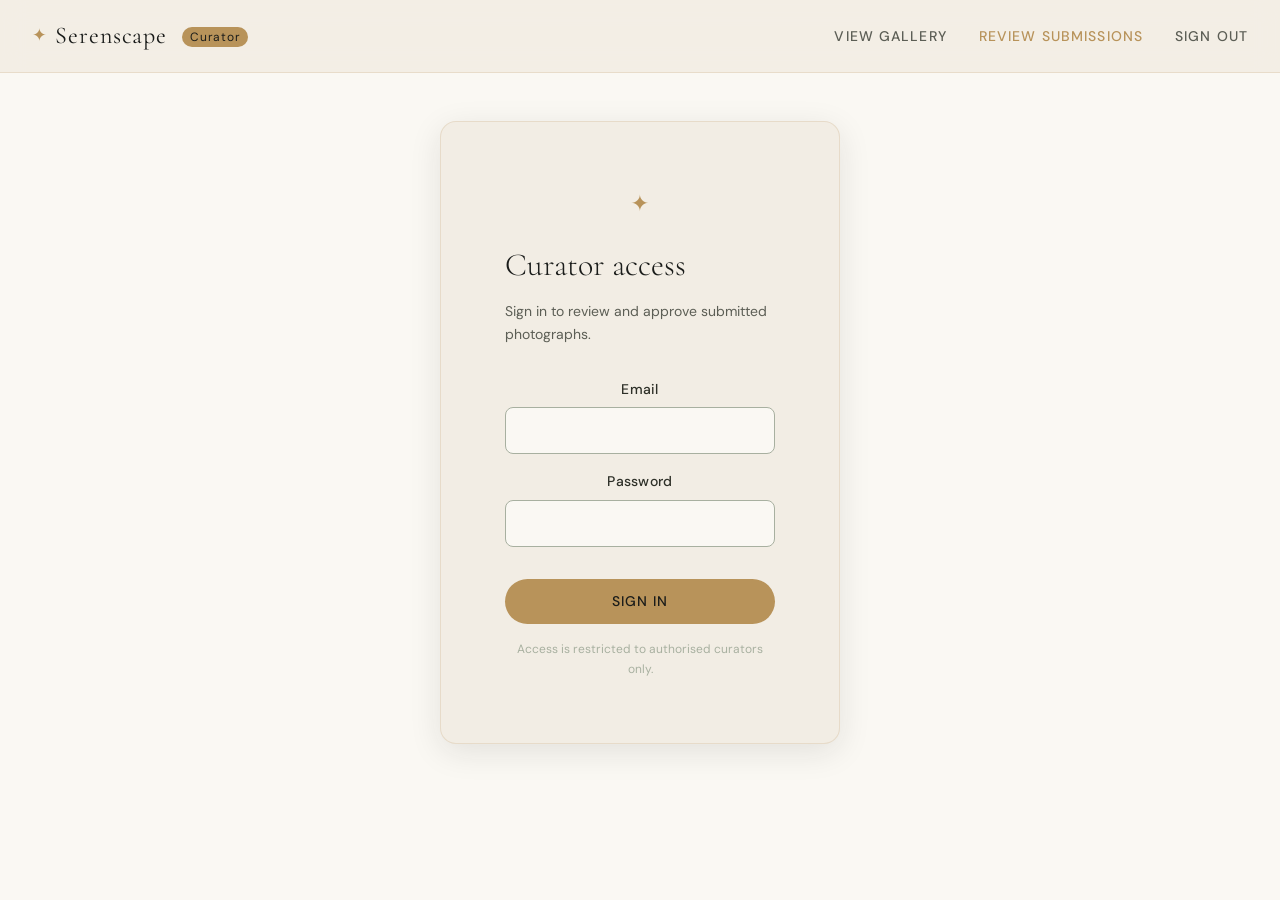
==== admin/review.html @ 50ef13ff "Files and folders added Added required files and folders" ====
<!DOCTYPE html>
<html lang="en">
<head>
  <meta charset="UTF-8" />
  <meta name="viewport" content="width=device-width, initial-scale=1.0" />
  <meta name="robots" content="noindex, nofollow" />
  <title>Curator Review — Serenscape</title>
  <link rel="stylesheet" href="../css/main.css" />
  <link rel="stylesheet" href="../css/admin.css" />
  <link rel="preconnect" href="https://fonts.googleapis.com" />
  <link rel="preconnect" href="https://fonts.gstatic.com" crossorigin />
  <link href="https://fonts.googleapis.com/css2?family=Cormorant+Garamond:ital,wght@0,300;0,400;1,300;1,400&family=DM+Sans:wght@300;400;500&display=swap" rel="stylesheet" />
</head>
<body>

  <a href="#main-content" class="skip-link">Skip to main content</a>

  <header class="site-header" role="banner">
    <div class="header-inner">
      <a href="../index.html" class="logo" aria-label="Serenscape home">
        <span class="logo-mark" aria-hidden="true">✦</span>
        <span class="logo-text">Serenscape <span class="admin-badge">Curator</span></span>
      </a>
      <nav class="site-nav" aria-label="Curator navigation">
        <ul role="list">
          <li><a href="../index.html">View gallery</a></li>
          <li><a href="review.html" aria-current="page">Review submissions</a></li>
          <li><button class="btn-text" id="signout-btn">Sign out</button></li>
        </ul>
      </nav>
    </div>
  </header>

  <!-- Login gate -->
  <div id="login-gate" class="login-gate">
    <div class="login-card">
      <div class="wisdom-mark" aria-hidden="true">✦</div>
      <h1 class="login-title">Curator access</h1>
      <p class="login-sub">Sign in to review and approve submitted photographs.</p>
      <form id="login-form" novalidate aria-label="Sign in form">
        <div class="form-group">
          <label class="form-label" for="login-email">Email</label>
          <input class="form-input" type="email" id="login-email" name="email"
                 required autocomplete="email" />
        </div>
        <div class="form-group" style="margin-top:1rem;">
          <label class="form-label" for="login-pass">Password</label>
          <input class="form-input" type="password" id="login-pass" name="password"
                 required autocomplete="current-password" />
        </div>
        <p class="form-error" id="login-error" role="alert" aria-live="assertive" style="margin-top:0.5rem;"></p>
        <button type="submit" class="btn-primary" style="width:100%;margin-top:1.5rem;" id="login-btn">Sign in</button>
      </form>
      <p class="login-hint">Access is restricted to authorised curators only.</p>
    </div>
  </div>

  <!-- Main review interface (shown after login) -->
  <main id="main-content" class="review-main" hidden>

    <div class="review-header">
      <h1>Submissions awaiting review</h1>
      <p id="pending-count" class="review-count" aria-live="polite"></p>
    </div>

    <div id="review-loading" class="review-loading" aria-live="assertive">
      Loading submissions…
    </div>

    <div id="review-empty" class="review-empty" hidden>
      <p>✦ No pending submissions. The queue is clear.</p>
    </div>

    <!-- Submission cards -->
    <div id="review-grid" class="review-grid" role="list" aria-label="Pending submissions"></div>

  </main>

  <!-- Detail / edit modal -->
  <div id="review-modal" class="review-modal" role="dialog" aria-modal="true"
       aria-labelledby="modal-title" hidden>
    <div class="review-modal-backdrop" id="modal-backdrop"></div>
    <div class="review-modal-card">
      <button class="lightbox-close" id="modal-close" aria-label="Close submission detail">✕</button>

      <div class="review-modal-inner">
        <div class="review-modal-image">
          <img id="modal-img" src="" alt="" />
        </div>
        <div class="review-modal-content">
          <h2 id="modal-title" class="review-modal-title"></h2>

          <form id="edit-form" novalidate aria-label="Edit submission">
            <div class="form-group">
              <label class="form-label" for="edit-title">Title</label>
              <input class="form-input" type="text" id="edit-title" maxlength="80" />
            </div>
            <div class="form-group" style="margin-top:1rem;">
              <label class="form-label" for="edit-wisdom">Words of wisdom</label>
              <textarea class="form-textarea" id="edit-wisdom" style="min-height:140px;"></textarea>
            </div>
            <div class="form-group" style="margin-top:1rem;">
              <label class="form-label" for="edit-attribution">Attribution</label>
              <input class="form-input" type="text" id="edit-attribution" maxlength="100" />
            </div>
            <div class="form-group" style="margin-top:1rem;">
              <label class="form-label" for="edit-alt">Alt text (image description)</label>
              <input class="form-input" type="text" id="edit-alt" maxlength="200" />
            </div>
          </form>

          <div class="review-meta">
            <p><strong>Contributor:</strong> <span id="modal-contributor"></span></p>
            <p><strong>Location:</strong> <span id="modal-location"></span></p>
            <p><strong>Submitted:</strong> <span id="modal-date"></span></p>
          </div>

          <div class="review-actions">
            <button class="btn-approve" id="btn-approve" aria-label="Approve and publish this submission">
              ✓ Approve &amp; publish
            </button>
            <button class="btn-reject" id="btn-reject" aria-label="Reject and delete this submission">
              ✕ Reject
            </button>
          </div>

          <p class="form-error" id="action-error" role="alert" aria-live="assertive"></p>
        </div>
      </div>
    </div>
  </div>

  <script src="https://cdn.jsdelivr.net/npm/@supabase/supabase-js@2"></script>
  <script src="../js/supabase-client.js"></script>
  <script src="../js/admin.js"></script>
</body>
</html>
---- css/main.css ----
/* =============================================
   SERENSCAPE — Main Stylesheet
   Design language: deep forest, stone, water-light
   Typefaces: Cormorant Garamond (display) + DM Sans (body)
   ============================================= */

/* ===== TOKENS ===== */
:root {
  /* Palette */
  --ink:        #1a1c1a;     /* near-black, forest floor */
  --bark:       #2e3028;     /* deep olive-brown */
  --stone:      #5c5e55;     /* muted mid grey-green */
  --mist:       #a8b0a0;     /* pale sage */
  --parchment:  #f2ede4;     /* warm off-white */
  --cream:      #faf8f3;     /* page background */
  --gold:       #b8935a;     /* warm amber accent */
  --gold-pale:  #dfc49a;     /* lighter gold for hover */
  --water:      #7a9e9f;     /* cool sage-teal for links */

  /* Type scale */
  --display:    clamp(3rem, 7vw, 5.5rem);
  --h2:         clamp(1.75rem, 3vw, 2.5rem);
  --h3:         1.25rem;
  --body:       1rem;
  --small:      0.875rem;
  --xs:         0.75rem;

  /* Spacing */
  --space-xs:   0.5rem;
  --space-sm:   1rem;
  --space-md:   2rem;
  --space-lg:   4rem;
  --space-xl:   8rem;

  /* Radius */
  --r-sm:       4px;
  --r-md:       8px;
  --r-lg:       16px;

  /* Motion */
  --ease-out:   cubic-bezier(0.22, 1, 0.36, 1);
  --dur-fast:   150ms;
  --dur-med:    300ms;
  --dur-slow:   600ms;
}

/* ===== RESET ===== */
*, *::before, *::after { box-sizing: border-box; margin: 0; padding: 0; }

html {
  scroll-behavior: smooth;
  font-size: 16px;
}

@media (prefers-reduced-motion: reduce) {
  html { scroll-behavior: auto; }
  *, *::before, *::after { animation-duration: 0.01ms !important; transition-duration: 0.01ms !important; }
}

body {
  font-family: 'DM Sans', system-ui, sans-serif;
  font-size: var(--body);
  line-height: 1.65;
  color: var(--ink);
  background: var(--cream);
  -webkit-font-smoothing: antialiased;
}

img { display: block; max-width: 100%; height: auto; }
a { color: var(--water); text-decoration-skip-ink: auto; }
a:hover { color: var(--gold); }
ul[role="list"] { list-style: none; }

/* ===== FOCUS STYLES (WCAG 2.2) ===== */
:focus-visible {
  outline: 3px solid var(--gold);
  outline-offset: 3px;
  border-radius: var(--r-sm);
}

/* ===== SKIP LINK ===== */
.skip-link {
  position: absolute;
  top: -100%;
  left: var(--space-sm);
  z-index: 9999;
  padding: var(--space-xs) var(--space-sm);
  background: var(--gold);
  color: var(--ink);
  font-weight: 500;
  border-radius: var(--r-md);
  text-decoration: none;
  transition: top var(--dur-fast);
}
.skip-link:focus { top: var(--space-sm); }

/* ===== SCREEN-READER ONLY ===== */
.sr-only {
  position: absolute;
  width: 1px; height: 1px;
  padding: 0; margin: -1px;
  overflow: hidden;
  clip: rect(0,0,0,0);
  white-space: nowrap;
  border: 0;
}

/* ===== HEADER ===== */
.site-header {
  position: sticky;
  top: 0;
  z-index: 100;
  background: rgba(242, 237, 228, 0.92);
  backdrop-filter: blur(12px);
  border-bottom: 1px solid rgba(184, 147, 90, 0.2);
}

.header-inner {
  display: flex;
  align-items: center;
  justify-content: space-between;
  max-width: 1280px;
  margin: 0 auto;
  padding: var(--space-sm) var(--space-md);
}

.logo {
  display: flex;
  align-items: center;
  gap: 0.5rem;
  text-decoration: none;
  color: var(--ink);
}

.logo-mark {
  font-size: 1.1rem;
  color: var(--gold);
}

.logo-text {
  font-family: 'Cormorant Garamond', serif;
  font-size: 1.5rem;
  font-weight: 400;
  letter-spacing: 0.04em;
}

.site-nav ul {
  display: flex;
  gap: var(--space-md);
}

.site-nav a {
  font-size: var(--small);
  font-weight: 500;
  letter-spacing: 0.08em;
  text-transform: uppercase;
  color: var(--stone);
  text-decoration: none;
  transition: color var(--dur-fast);
}

.site-nav a:hover,
.site-nav a[aria-current="page"] {
  color: var(--gold);
}

.nav-toggle {
  display: none;
  background: none;
  border: none;
  font-size: 1.4rem;
  cursor: pointer;
  color: var(--ink);
  padding: var(--space-xs);
  border-radius: var(--r-sm);
}

.mobile-nav {
  background: var(--parchment);
  border-top: 1px solid rgba(184,147,90,0.15);
  padding: var(--space-sm) var(--space-md);
}

.mobile-nav ul { display: flex; flex-direction: column; gap: var(--space-sm); }
.mobile-nav a {
  font-size: 1rem;
  font-weight: 500;
  color: var(--stone);
  text-decoration: none;
  display: block;
  padding: var(--space-xs) 0;
}

/* ===== HERO ===== */
.hero {
  display: grid;
  grid-template-columns: 1fr 1fr;
  min-height: 90vh;
  max-width: 1280px;
  margin: 0 auto;
  padding: var(--space-xl) var(--space-md);
  align-items: center;
  gap: var(--space-lg);
}

.hero-eyebrow {
  font-size: var(--small);
  letter-spacing: 0.12em;
  text-transform: uppercase;
  color: var(--gold);
  margin-bottom: var(--space-sm);
}

.hero h1 {
  font-family: 'Cormorant Garamond', serif;
  font-size: var(--display);
  font-weight: 300;
  line-height: 1.05;
  letter-spacing: -0.01em;
  color: var(--ink);
  margin-bottom: var(--space-md);
}

.hero-sub {
  font-size: 1.1rem;
  color: var(--stone);
  max-width: 36ch;
  margin-bottom: var(--space-lg);
  line-height: 1.7;
}

.hero-image-frame {
  border-radius: var(--r-lg);
  overflow: hidden;
  aspect-ratio: 4/5;
  background: linear-gradient(160deg, var(--bark), var(--stone));
  display: flex;
  align-items: center;
  justify-content: center;
  box-shadow: 0 24px 64px rgba(26,28,26,0.18);
}

.hero-placeholder {
  font-size: 5rem;
  opacity: 0.4;
}

/* ===== BUTTONS ===== */
.btn-primary {
  display: inline-block;
  padding: 0.85rem 2rem;
  background: var(--gold);
  color: var(--ink);
  font-family: 'DM Sans', sans-serif;
  font-size: var(--small);
  font-weight: 500;
  letter-spacing: 0.08em;
  text-transform: uppercase;
  text-decoration: none;
  border-radius: 100px;
  border: none;
  cursor: pointer;
  transition: background var(--dur-fast), transform var(--dur-fast);
}

.btn-primary:hover { background: var(--gold-pale); transform: translateY(-1px); color: var(--ink); }
.btn-primary:active { transform: translateY(0); }

.btn-secondary {
  display: inline-block;
  padding: 0.75rem 1.75rem;
  background: transparent;
  color: var(--gold);
  font-size: var(--small);
  font-weight: 500;
  letter-spacing: 0.08em;
  text-transform: uppercase;
  text-decoration: none;
  border: 1.5px solid var(--gold);
  border-radius: 100px;
  cursor: pointer;
  transition: background var(--dur-fast), color var(--dur-fast);
}

.btn-secondary:hover { background: var(--gold); color: var(--ink); }

/* ===== GALLERY SECTION ===== */
.gallery-section {
  max-width: 1280px;
  margin: 0 auto;
  padding: var(--space-lg) var(--space-md);
}

.section-header {
  text-align: center;
  margin-bottom: var(--space-lg);
}

.section-header h2 {
  font-family: 'Cormorant Garamond', serif;
  font-size: var(--h2);
  font-weight: 300;
  color: var(--ink);
  margin-bottom: 0.5rem;
}

.section-sub {
  color: var(--stone);
  font-size: 1rem;
  font-style: italic;
}

.gallery-grid {
  display: grid;
  grid-template-columns: repeat(auto-fill, minmax(280px, 1fr));
  gap: 1.5rem;
}

.gallery-card {
  cursor: pointer;
  border-radius: var(--r-lg);
  overflow: hidden;
  background: var(--parchment);
  box-shadow: 0 4px 20px rgba(26,28,26,0.08);
  transition: transform var(--dur-med) var(--ease-out), box-shadow var(--dur-med);
  position: relative;
}

.gallery-card:hover,
.gallery-card:focus-within {
  transform: translateY(-4px);
  box-shadow: 0 12px 40px rgba(26,28,26,0.14);
}

.gallery-card-image {
  width: 100%;
  aspect-ratio: 4/3;
  object-fit: cover;
  display: block;
}

.gallery-card-image-placeholder {
  width: 100%;
  aspect-ratio: 4/3;
  background: linear-gradient(135deg, var(--bark), var(--stone));
  display: flex;
  align-items: center;
  justify-content: center;
  font-size: 2.5rem;
  color: rgba(255,255,255,0.3);
}

.gallery-card-body {
  padding: 1rem 1.25rem 1.25rem;
}

.gallery-card-title {
  font-family: 'Cormorant Garamond', serif;
  font-size: 1.2rem;
  font-weight: 400;
  color: var(--ink);
  margin-bottom: 0.35rem;
}

.gallery-card-preview {
  font-size: var(--small);
  color: var(--stone);
  line-height: 1.5;
  display: -webkit-box;
  -webkit-line-clamp: 2;
  -webkit-box-orient: vertical;
  overflow: hidden;
}

.gallery-card-open {
  position: absolute;
  inset: 0;
  opacity: 0;
  cursor: pointer;
  background: none;
  border: none;
}

.gallery-loading,
.gallery-empty {
  text-align: center;
  padding: var(--space-xl) var(--space-md);
  color: var(--stone);
  font-style: italic;
  grid-column: 1 / -1;
}

/* ===== LIGHTBOX ===== */
.lightbox {
  position: fixed;
  inset: 0;
  z-index: 1000;
  display: flex;
  align-items: center;
  justify-content: center;
}

.lightbox[hidden] { display: none; }

.lightbox-backdrop {
  position: absolute;
  inset: 0;
  background: rgba(26, 28, 26, 0.88);
  backdrop-filter: blur(6px);
  cursor: pointer;
}

.lightbox-container {
  position: relative;
  display: grid;
  grid-template-columns: 1fr 1fr;
  width: min(92vw, 1100px);
  max-height: 90vh;
  border-radius: var(--r-lg);
  overflow: hidden;
  box-shadow: 0 40px 100px rgba(0,0,0,0.4);
}

.lightbox-image-pane {
  position: relative;
  background: var(--bark);
  overflow: hidden;
}

.lightbox-photo {
  width: 100%;
  height: 100%;
  object-fit: cover;
  display: block;
}

.lightbox-image-meta {
  position: absolute;
  bottom: 0;
  left: 0;
  right: 0;
  padding: 1rem;
  background: linear-gradient(transparent, rgba(0,0,0,0.5));
}

.lightbox-location {
  color: rgba(255,255,255,0.7);
  font-size: var(--xs);
  letter-spacing: 0.08em;
}

.lightbox-wisdom-pane {
  background: var(--parchment);
  padding: 2.5rem 2rem 2rem;
  overflow-y: auto;
  display: flex;
  flex-direction: column;
  gap: var(--space-md);
  position: relative;
}

.lightbox-close {
  position: absolute;
  top: 1rem;
  right: 1rem;
  width: 36px;
  height: 36px;
  border-radius: 50%;
  border: 1.5px solid var(--mist);
  background: transparent;
  color: var(--stone);
  cursor: pointer;
  font-size: 0.9rem;
  display: flex;
  align-items: center;
  justify-content: center;
  transition: background var(--dur-fast), color var(--dur-fast), border-color var(--dur-fast);
}

.lightbox-close:hover {
  background: var(--gold);
  color: var(--ink);
  border-color: var(--gold);
}

.wisdom-content { flex: 1; }

.wisdom-mark {
  color: var(--gold);
  font-size: 1.4rem;
  margin-bottom: var(--space-sm);
  display: block;
}

.wisdom-title {
  font-family: 'Cormorant Garamond', serif;
  font-size: 1.6rem;
  font-weight: 300;
  color: var(--ink);
  margin-bottom: var(--space-sm);
  line-height: 1.25;
}

.wisdom-quote {
  border-left: 2px solid var(--gold);
  padding-left: 1rem;
  margin: var(--space-sm) 0;
}

.wisdom-quote p {
  font-family: 'Cormorant Garamond', serif;
  font-size: 1.1rem;
  font-style: italic;
  line-height: 1.75;
  color: var(--bark);
}

.wisdom-attribution {
  font-size: var(--small);
  color: var(--mist);
  letter-spacing: 0.06em;
  margin-top: var(--space-xs);
}

/* ===== MUSIC PLAYER ===== */
.music-player {
  border-top: 1px solid rgba(92,94,85,0.15);
  padding-top: var(--space-sm);
}

.music-label {
  font-size: var(--xs);
  letter-spacing: 0.1em;
  text-transform: uppercase;
  color: var(--mist);
  margin-bottom: 0.75rem;
}

.music-options {
  display: flex;
  flex-wrap: wrap;
  gap: 0.5rem;
  margin-bottom: var(--space-sm);
}

.music-btn {
  display: flex;
  align-items: center;
  gap: 0.4rem;
  padding: 0.4rem 0.85rem;
  border-radius: 100px;
  border: 1.5px solid var(--mist);
  background: transparent;
  color: var(--stone);
  font-family: 'DM Sans', sans-serif;
  font-size: var(--xs);
  cursor: pointer;
  transition: all var(--dur-fast);
  min-height: 36px; /* WCAG touch target */
}

.music-btn:hover {
  border-color: var(--gold);
  color: var(--gold);
}

.music-btn[aria-checked="true"] {
  background: var(--gold);
  border-color: var(--gold);
  color: var(--ink);
}

.music-icon { font-size: 0.9rem; }

.volume-row {
  display: flex;
  align-items: center;
  gap: 0.5rem;
}

.volume-slider {
  flex: 1;
  -webkit-appearance: none;
  height: 4px;
  border-radius: 2px;
  background: var(--mist);
  outline: none;
  cursor: pointer;
}

.volume-slider::-webkit-slider-thumb {
  -webkit-appearance: none;
  width: 16px;
  height: 16px;
  border-radius: 50%;
  background: var(--gold);
  cursor: pointer;
}

.volume-slider::-moz-range-thumb {
  width: 16px;
  height: 16px;
  border-radius: 50%;
  background: var(--gold);
  border: none;
  cursor: pointer;
}

/* ===== LIGHTBOX NAV ===== */
.lightbox-nav {
  display: flex;
  justify-content: space-between;
  gap: 1rem;
  padding-top: var(--space-xs);
  border-top: 1px solid rgba(92,94,85,0.15);
}

.lightbox-prev,
.lightbox-next {
  background: none;
  border: 1.5px solid var(--mist);
  border-radius: 100px;
  padding: 0.5rem 1.25rem;
  font-size: var(--small);
  color: var(--stone);
  cursor: pointer;
  transition: all var(--dur-fast);
  min-height: 44px;
}

.lightbox-prev:hover,
.lightbox-next:hover {
  border-color: var(--gold);
  color: var(--gold);
}

/* ===== FOOTER ===== */
.site-footer {
  background: var(--bark);
  color: var(--mist);
  padding: var(--space-lg) var(--space-md);
  margin-top: var(--space-xl);
}

.footer-inner {
  max-width: 1280px;
  margin: 0 auto;
  text-align: center;
  display: flex;
  flex-direction: column;
  gap: var(--space-sm);
}

.footer-logo {
  font-family: 'Cormorant Garamond', serif;
  font-size: 1.5rem;
  color: var(--gold);
}

.footer-line {
  font-size: var(--small);
  font-style: italic;
  color: var(--mist);
}

.footer-links {
  display: flex;
  justify-content: center;
  flex-wrap: wrap;
  gap: var(--space-md);
}

.footer-links a {
  color: var(--mist);
  text-decoration: none;
  font-size: var(--small);
  transition: color var(--dur-fast);
}

.footer-links a:hover { color: var(--gold); }

.footer-copy {
  font-size: var(--xs);
  color: var(--stone);
  margin-top: var(--space-sm);
}

/* ===== FORM STYLES (shared) ===== */
.form-group {
  display: flex;
  flex-direction: column;
  gap: 0.4rem;
}

.form-label {
  font-size: var(--small);
  font-weight: 500;
  color: var(--bark);
  letter-spacing: 0.02em;
}

.form-label .required {
  color: var(--gold);
  margin-left: 2px;
}

.form-input,
.form-textarea,
.form-select {
  padding: 0.75rem 1rem;
  border: 1.5px solid var(--mist);
  border-radius: var(--r-md);
  font-family: 'DM Sans', sans-serif;
  font-size: var(--body);
  color: var(--ink);
  background: var(--cream);
  transition: border-color var(--dur-fast);
  width: 100%;
}

.form-input:focus,
.form-textarea:focus,
.form-select:focus {
  border-color: var(--gold);
  outline: none;
  box-shadow: 0 0 0 3px rgba(184,147,90,0.2);
}

.form-textarea { min-height: 160px; resize: vertical; line-height: 1.6; }

.form-hint {
  font-size: var(--xs);
  color: var(--mist);
}

.form-error {
  font-size: var(--xs);
  color: #c0392b;
  display: none;
}

.form-error[aria-live="assertive"] { display: block; }

/* Upload zone */
.upload-zone {
  border: 2px dashed var(--mist);
  border-radius: var(--r-lg);
  padding: var(--space-lg);
  text-align: center;
  cursor: pointer;
  transition: border-color var(--dur-fast), background var(--dur-fast);
  position: relative;
}

.upload-zone:hover,
.upload-zone.drag-over {
  border-color: var(--gold);
  background: rgba(184,147,90,0.05);
}

.upload-zone input[type="file"] {
  position: absolute;
  inset: 0;
  opacity: 0;
  width: 100%;
  height: 100%;
  cursor: pointer;
}

.upload-icon { font-size: 2.5rem; margin-bottom: 0.5rem; color: var(--mist); }
.upload-prompt { font-size: var(--small); color: var(--stone); }
.upload-prompt strong { color: var(--gold); }
.upload-preview { margin-top: var(--space-sm); border-radius: var(--r-md); max-height: 200px; object-fit: cover; display: none; }

/* ===== RESPONSIVE ===== */
@media (max-width: 768px) {
  .hero {
    grid-template-columns: 1fr;
    min-height: auto;
    padding: var(--space-lg) var(--space-sm);
    text-align: center;
  }

  .hero-sub { margin-left: auto; margin-right: auto; }
  .hero-image-frame { display: none; }

  .site-nav { display: none; }
  .nav-toggle { display: flex; align-items: center; justify-content: center; }

  .lightbox-container {
    grid-template-columns: 1fr;
    grid-template-rows: 45vh 1fr;
    max-height: 95vh;
    width: 96vw;
  }

  .lightbox-image-pane { height: 45vh; }
  .lightbox-wisdom-pane { padding: 1.5rem 1.25rem; }

  .gallery-grid { grid-template-columns: repeat(auto-fill, minmax(240px, 1fr)); }
}

@media (max-width: 480px) {
  .gallery-grid { grid-template-columns: 1fr; }
}

/* ===== HIGH CONTRAST SUPPORT ===== */
@media (prefers-contrast: high) {
  :root {
    --gold: #c8a060;
    --stone: #444;
    --mist: #666;
  }
  .gallery-card { border: 1px solid var(--stone); }
}
---- css/admin.css ----
/* admin.css — Curator review interface */

.admin-badge {
  font-family: 'DM Sans', sans-serif;
  font-size: var(--xs);
  background: var(--gold);
  color: var(--ink);
  padding: 2px 8px;
  border-radius: 100px;
  margin-left: 0.5rem;
  vertical-align: middle;
  letter-spacing: 0.06em;
}

.btn-text {
  background: none;
  border: none;
  color: var(--stone);
  font-size: var(--small);
  font-weight: 500;
  letter-spacing: 0.08em;
  text-transform: uppercase;
  cursor: pointer;
  padding: 0;
  font-family: 'DM Sans', sans-serif;
  transition: color var(--dur-fast);
}
.btn-text:hover { color: var(--gold); }

/* ===== Login gate ===== */
.login-gate {
  min-height: 80vh;
  display: flex;
  align-items: center;
  justify-content: center;
  padding: var(--space-md);
}

.login-card {
  background: var(--parchment);
  border-radius: var(--r-lg);
  padding: var(--space-lg) var(--space-lg);
  width: 100%;
  max-width: 400px;
  border: 1px solid rgba(184,147,90,0.2);
  box-shadow: 0 8px 32px rgba(26,28,26,0.1);
  text-align: center;
}

.login-title {
  font-family: 'Cormorant Garamond', serif;
  font-size: 2rem;
  font-weight: 300;
  margin: var(--space-sm) 0 0.5rem;
  text-align: left;
}

.login-sub {
  color: var(--stone);
  font-size: var(--small);
  margin-bottom: var(--space-md);
  text-align: left;
}

.login-hint {
  font-size: var(--xs);
  color: var(--mist);
  margin-top: var(--space-sm);
}

/* ===== Review main ===== */
.review-main {
  max-width: 1280px;
  margin: 0 auto;
  padding: var(--space-lg) var(--space-md);
}

.review-header {
  margin-bottom: var(--space-md);
  border-bottom: 1px solid rgba(184,147,90,0.2);
  padding-bottom: var(--space-sm);
}

.review-header h1 {
  font-family: 'Cormorant Garamond', serif;
  font-size: 2rem;
  font-weight: 300;
  color: var(--ink);
}

.review-count {
  color: var(--stone);
  font-size: var(--small);
  margin-top: 0.25rem;
}

.review-loading,
.review-empty {
  text-align: center;
  padding: var(--space-xl);
  color: var(--stone);
  font-style: italic;
}

/* ===== Review grid ===== */
.review-grid {
  display: grid;
  grid-template-columns: repeat(auto-fill, minmax(300px, 1fr));
  gap: 1.5rem;
}

.review-card {
  background: var(--parchment);
  border-radius: var(--r-lg);
  overflow: hidden;
  border: 1px solid rgba(92,94,85,0.12);
  box-shadow: 0 2px 12px rgba(26,28,26,0.06);
  cursor: pointer;
  transition: transform var(--dur-fast), box-shadow var(--dur-fast);
}

.review-card:hover,
.review-card:focus-within {
  transform: translateY(-3px);
  box-shadow: 0 8px 28px rgba(26,28,26,0.12);
}

.review-card-image {
  width: 100%;
  aspect-ratio: 4/3;
  object-fit: cover;
}

.review-card-placeholder {
  width: 100%;
  aspect-ratio: 4/3;
  background: linear-gradient(135deg, var(--bark), var(--stone));
  display: flex;
  align-items: center;
  justify-content: center;
  font-size: 2rem;
  color: rgba(255,255,255,0.2);
}

.review-card-body {
  padding: 1rem 1.25rem 1.25rem;
}

.review-card-title {
  font-family: 'Cormorant Garamond', serif;
  font-size: 1.15rem;
  font-weight: 400;
  color: var(--ink);
  margin-bottom: 0.25rem;
}

.review-card-meta {
  font-size: var(--xs);
  color: var(--mist);
  margin-bottom: 0.5rem;
}

.review-card-preview {
  font-size: var(--small);
  color: var(--stone);
  display: -webkit-box;
  -webkit-line-clamp: 2;
  -webkit-box-orient: vertical;
  overflow: hidden;
}

.review-card-open {
  display: block;
  width: 100%;
  margin-top: 0.75rem;
  padding: 0.5rem;
  background: none;
  border: 1.5px solid var(--mist);
  border-radius: var(--r-md);
  font-size: var(--xs);
  letter-spacing: 0.06em;
  text-transform: uppercase;
  color: var(--stone);
  cursor: pointer;
  transition: all var(--dur-fast);
  font-family: 'DM Sans', sans-serif;
  min-height: 44px;
}

.review-card-open:hover {
  border-color: var(--gold);
  color: var(--gold);
}

/* ===== Modal ===== */
.review-modal {
  position: fixed;
  inset: 0;
  z-index: 1000;
  display: flex;
  align-items: center;
  justify-content: center;
}

.review-modal[hidden] { display: none; }

.review-modal-backdrop {
  position: absolute;
  inset: 0;
  background: rgba(26,28,26,0.8);
  backdrop-filter: blur(4px);
  cursor: pointer;
}

.review-modal-card {
  position: relative;
  background: var(--cream);
  border-radius: var(--r-lg);
  width: min(90vw, 900px);
  max-height: 90vh;
  overflow: hidden;
  display: flex;
  flex-direction: column;
  box-shadow: 0 32px 80px rgba(0,0,0,0.3);
}

.review-modal-inner {
  display: grid;
  grid-template-columns: 1fr 1fr;
  overflow: hidden;
  max-height: 90vh;
}

.review-modal-image {
  background: var(--bark);
  overflow: hidden;
}

.review-modal-image img {
  width: 100%;
  height: 100%;
  object-fit: cover;
}

.review-modal-content {
  padding: 2rem 1.75rem;
  overflow-y: auto;
  display: flex;
  flex-direction: column;
  gap: 1rem;
}

.review-modal-title {
  font-family: 'Cormorant Garamond', serif;
  font-size: 1.5rem;
  font-weight: 300;
  color: var(--ink);
}

.review-meta {
  font-size: var(--small);
  color: var(--stone);
  line-height: 1.7;
  padding: var(--space-sm);
  background: rgba(92,94,85,0.06);
  border-radius: var(--r-md);
}

.review-meta strong { color: var(--bark); }

.review-actions {
  display: flex;
  gap: 0.75rem;
  margin-top: auto;
}

.btn-approve {
  flex: 1;
  padding: 0.75rem;
  background: #2d6a4f;
  color: #fff;
  border: none;
  border-radius: var(--r-md);
  font-family: 'DM Sans', sans-serif;
  font-size: var(--small);
  font-weight: 500;
  cursor: pointer;
  transition: background var(--dur-fast);
  min-height: 44px;
}

.btn-approve:hover { background: #1b4332; }

.btn-reject {
  flex: 1;
  padding: 0.75rem;
  background: transparent;
  color: #c0392b;
  border: 1.5px solid #c0392b;
  border-radius: var(--r-md);
  font-family: 'DM Sans', sans-serif;
  font-size: var(--small);
  font-weight: 500;
  cursor: pointer;
  transition: all var(--dur-fast);
  min-height: 44px;
}

.btn-reject:hover { background: #c0392b; color: #fff; }

@media (max-width: 600px) {
  .review-modal-inner { grid-template-columns: 1fr; }
  .review-modal-image { max-height: 220px; }
}
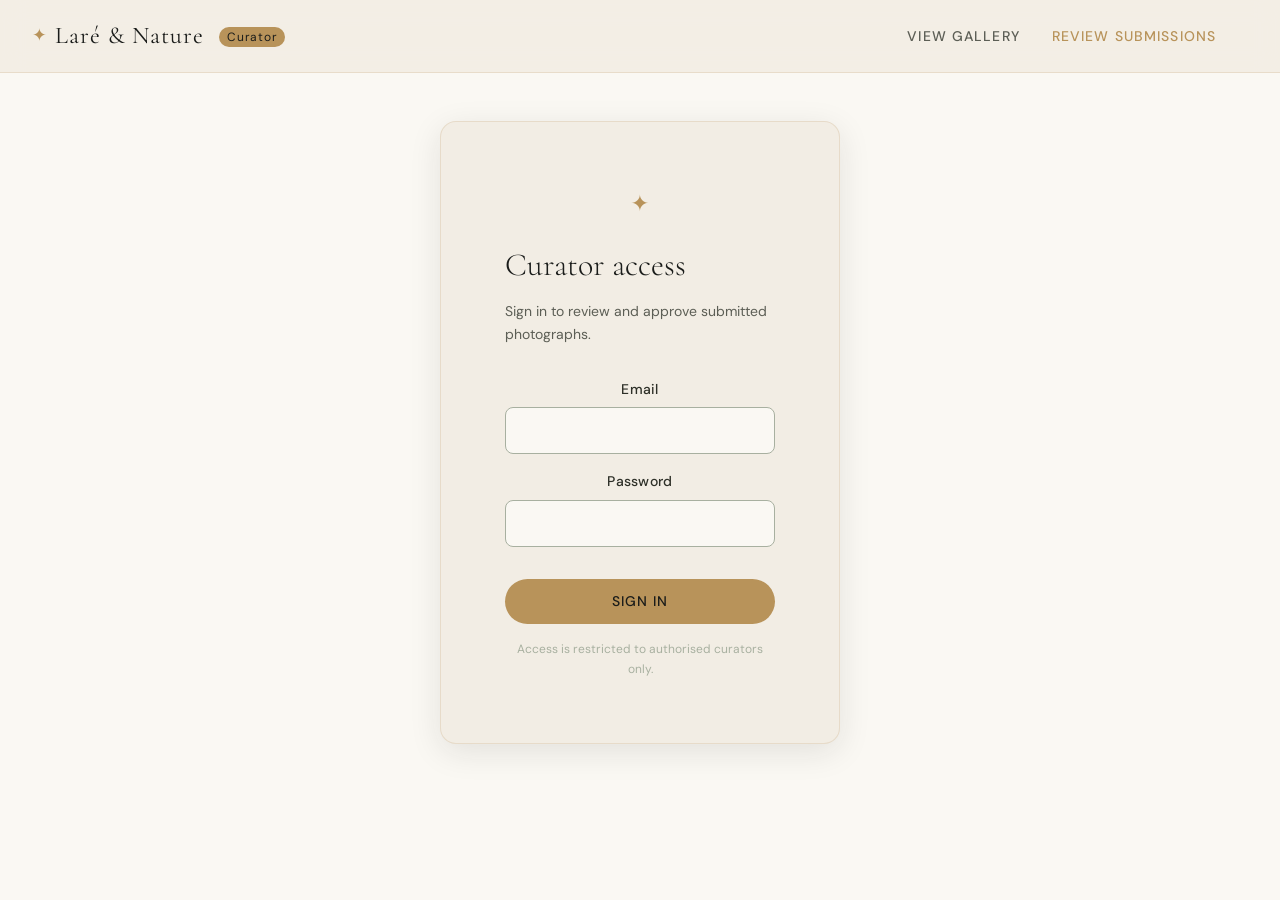
==== commit 1835bf88: "Navigation and image update" ====
--- a/admin/review.html
+++ b/admin/review.html
@@ -4,7 +4,7 @@
   <meta charset="UTF-8" />
   <meta name="viewport" content="width=device-width, initial-scale=1.0" />
   <meta name="robots" content="noindex, nofollow" />
-  <title>Curator Review — Serenscape</title>
+  <title>Curator Review — Laré & Nature</title>
   <link rel="stylesheet" href="../css/main.css" />
   <link rel="stylesheet" href="../css/admin.css" />
   <link rel="preconnect" href="https://fonts.googleapis.com" />
@@ -17,15 +17,15 @@
 
   <header class="site-header" role="banner">
     <div class="header-inner">
-      <a href="../index.html" class="logo" aria-label="Serenscape home">
+      <a href="../index.html" class="logo" aria-label="Laré and Nature home">
         <span class="logo-mark" aria-hidden="true">✦</span>
-        <span class="logo-text">Serenscape <span class="admin-badge">Curator</span></span>
+        <span class="logo-text">Laré &amp; Nature <span class="admin-badge">Curator</span></span>
       </a>
       <nav class="site-nav" aria-label="Curator navigation">
         <ul role="list">
-          <li><a href="../index.html">View gallery</a></li>
+          <li><a href="../pages/gallery.html">View gallery</a></li>
           <li><a href="review.html" aria-current="page">Review submissions</a></li>
-          <li><button class="btn-text" id="signout-btn">Sign out</button></li>
+          <li><button class="btn-text" id="signout-btn" hidden>Sign out</button></li>
         </ul>
       </nav>
     </div>
--- a/css/main.css
+++ b/css/main.css
@@ -234,15 +234,58 @@
   overflow: hidden;
   aspect-ratio: 4/5;
   background: linear-gradient(160deg, var(--bark), var(--stone));
-  display: flex;
-  align-items: center;
-  justify-content: center;
   box-shadow: 0 24px 64px rgba(26,28,26,0.18);
+}
+
+.hero-photo {
+  width: 100%;
+  height: 100%;
+  object-fit: cover;
+  display: block;
 }
 
 .hero-placeholder {
   font-size: 5rem;
   opacity: 0.4;
+}
+
+/* ===== HOME INTRO (below the fold on the landing page) ===== */
+.home-intro {
+  max-width: 640px;
+  margin: 0 auto;
+  padding: var(--space-xl) var(--space-md);
+  text-align: center;
+}
+
+.home-intro h2 {
+  font-family: 'Cormorant Garamond', serif;
+  font-size: var(--h2);
+  font-weight: 300;
+  color: var(--ink);
+  margin-bottom: var(--space-sm);
+}
+
+.home-intro p {
+  color: var(--stone);
+  font-size: 1.05rem;
+  line-height: 1.75;
+  margin-bottom: var(--space-md);
+}
+
+/* ===== GALLERY PAGE INTRO (on pages/gallery.html) ===== */
+.gallery-page-intro {
+  text-align: center;
+  max-width: 640px;
+  margin: 0 auto;
+  padding: var(--space-xl) var(--space-md) var(--space-md);
+}
+
+.gallery-page-intro h1 {
+  font-family: 'Cormorant Garamond', serif;
+  font-size: clamp(2.25rem, 4vw, 3.25rem);
+  font-weight: 300;
+  color: var(--ink);
+  margin: 0.5rem 0 1rem;
 }
 
 /* ===== BUTTONS ===== */
@@ -782,7 +825,7 @@
   }
 
   .hero-sub { margin-left: auto; margin-right: auto; }
-  .hero-image-frame { display: none; }
+  .hero-image-frame { aspect-ratio: 16/10; order: -1; margin-bottom: var(--space-md); }
 
   .site-nav { display: none; }
   .nav-toggle { display: flex; align-items: center; justify-content: center; }
